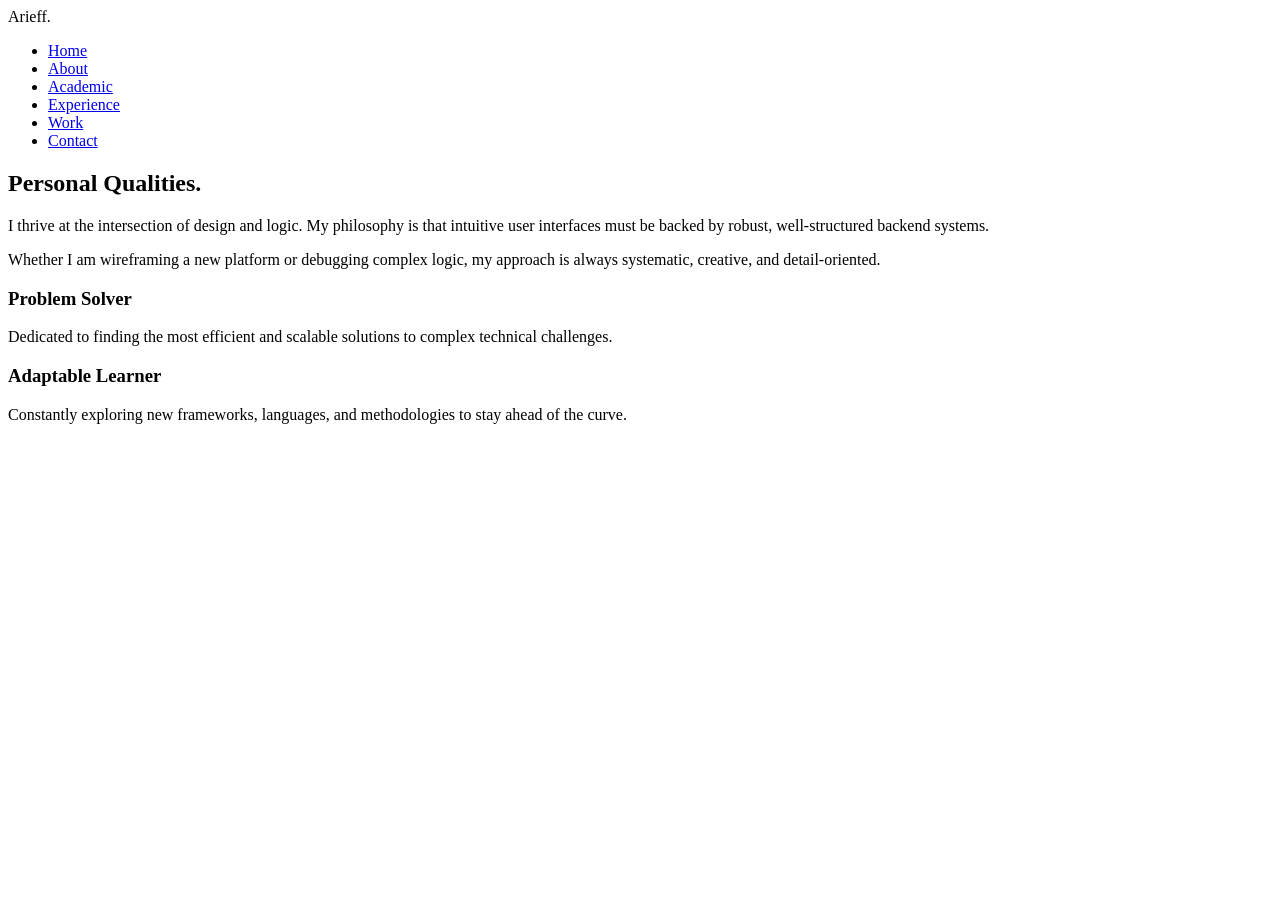
==== portfolio/about.html @ 04adb439 "-" ====
<!DOCTYPE html>
<html lang="en">
<head>
    <meta charset="UTF-8">
    <meta name="viewport" content="width=device-width, initial-scale=1.0">
    <title>About | Arieff</title>
    <link rel="stylesheet" href="style.css">
    <link href="https://fonts.googleapis.com/css2?family=Montserrat:wght@600;800&family=Open+Sans:wght@300;400;600&display=swap" rel="stylesheet">
</head>
<body>

    <aside class="sidebar">
        <div class="logo">Arieff.</div>
        <div class="hamburger">
            <span></span><span></span><span></span>
        </div>
        <ul class="nav-links">
            <li><a href="index.html">Home</a></li>
            <li><a href="about.html" class="active">About</a></li>
            <li><a href="academic.html">Academic</a></li>
            <li><a href="experience.html">Experience</a></li>
            <li><a href="work.html">Work</a></li>
            <li><a href="contact.html">Contact</a></li>
        </ul>
    </aside>

    <main class="content">
        <section class="page-section reveal">
            <h1 class="page-title">Personal Qualities.</h1>
            <div class="grid-2">
                <div class="text-block">
                    <p>I thrive at the intersection of design and logic. My philosophy is that intuitive user interfaces must be backed by robust, well-structured backend systems.</p>
                    <p>Whether I am wireframing a new platform or debugging complex logic, my approach is always systematic, creative, and detail-oriented.</p>
                </div>
                <div class="features-block">
                    <div class="feature-card">
                        <h3>Problem Solver</h3>
                        <p>Dedicated to finding the most efficient and scalable solutions to complex technical challenges.</p>
                    </div>
                    <div class="feature-card">
                        <h3>Adaptable Learner</h3>
                        <p>Constantly exploring new frameworks, languages, and methodologies to stay ahead of the curve.</p>
                    </div>
                </div>
            </div>
        </section>
    </main>

    <script src="script.js"></script>
</body>
</html>
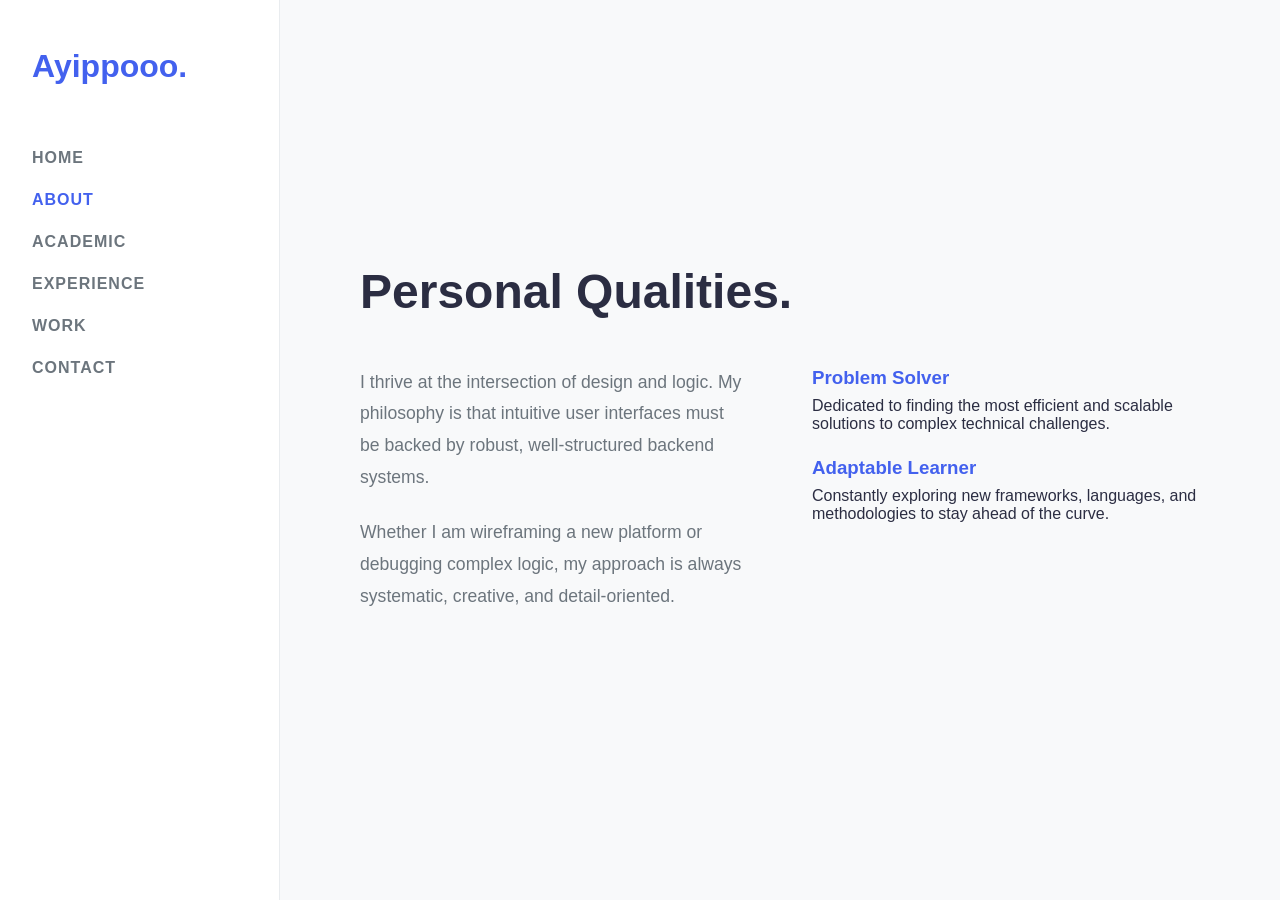
==== commit 3d791b27: "-" ====
--- a/portfolio/about.html
+++ b/portfolio/about.html
@@ -10,7 +10,7 @@
 <body>
 
     <aside class="sidebar">
-        <div class="logo">Arieff.</div>
+        <div class="logo">Ayippooo.</div>
         <div class="hamburger">
             <span></span><span></span><span></span>
         </div>
--- a/portfolio/style.css
+++ b/portfolio/style.css
@@ -0,0 +1,392 @@
+:root {
+    --bg-color: #f8f9fa;
+    --sidebar-bg: #ffffff;
+    --text-main: #2b2d42;
+    --text-light: #6c757d;
+    --accent: #4361ee;
+    --accent-hover: #3a0ca3;
+    --border: #e9ecef;
+}
+
+* {
+    margin: 0;
+    padding: 0;
+    box-sizing: border-box;
+}
+
+body {
+    font-family: 'Open Sans', sans-serif;
+    background-color: var(--bg-color);
+    color: var(--text-main);
+    display: flex;
+    min-height: 100vh;
+    overflow-x: hidden;
+    animation: fadeIn 0.5s ease forwards;
+}
+
+h1, h2, h3, .logo {
+    font-family: 'Montserrat', sans-serif;
+}
+
+/* Page Transitions */
+body.page-exit {
+    animation: fadeOut 0.4s forwards;
+}
+
+@keyframes fadeIn {
+    from { opacity: 0; transform: translateY(10px); }
+    to { opacity: 1; transform: translateY(0); }
+}
+
+@keyframes fadeOut {
+    from { opacity: 1; transform: translateY(0); }
+    to { opacity: 0; transform: translateY(-10px); }
+}
+
+/* Sidebar Navigation */
+.sidebar {
+    width: 280px;
+    height: 100vh;
+    background: var(--sidebar-bg);
+    position: fixed;
+    top: 0;
+    left: 0;
+    border-right: 1px solid var(--border);
+    padding: 3rem 2rem;
+    display: flex;
+    flex-direction: column;
+    z-index: 1000;
+}
+
+.logo {
+    font-size: 2rem;
+    font-weight: 800;
+    color: var(--accent);
+    margin-bottom: 4rem;
+}
+
+.nav-links {
+    list-style: none;
+    display: flex;
+    flex-direction: column;
+    gap: 1.5rem;
+}
+
+.nav-links a {
+    text-decoration: none;
+    color: var(--text-light);
+    font-weight: 600;
+    font-size: 1rem;
+    text-transform: uppercase;
+    letter-spacing: 1px;
+    transition: color 0.3s;
+}
+
+.nav-links a:hover, .nav-links a.active {
+    color: var(--accent);
+}
+
+.hamburger {
+    display: none;
+}
+
+/* Main Content Area */
+.content {
+    margin-left: 280px;
+    width: calc(100% - 280px);
+    padding: 5rem;
+    display: flex;
+    flex-direction: column;
+    justify-content: center;
+    min-height: 100vh;
+}
+
+.page-title {
+    font-size: 3rem;
+    margin-bottom: 3rem;
+    color: var(--text-main);
+}
+
+/* Grids & Cards */
+.grid-2 {
+    display: grid;
+    grid-template-columns: 1fr 1fr;
+    gap: 4rem;
+}
+
+.card {
+    background: #fff;
+    padding: 2rem;
+    border-radius: 12px;
+    box-shadow: 0 4px 20px rgba(0,0,0,0.05);
+    border: 1px solid var(--border);
+}
+
+.text-block p {
+    font-size: 1.1rem;
+    line-height: 1.8;
+    color: var(--text-light);
+    margin-bottom: 1.5rem;
+}
+
+.feature-card, .timeline-item {
+    margin-bottom: 1.5rem;
+}
+
+.feature-card h3, .timeline-item h3 {
+    color: var(--accent);
+    margin-bottom: 0.5rem;
+}
+
+.timeline-item h4 {
+    color: var(--text-light);
+    font-weight: 400;
+    margin-bottom: 0.5rem;
+}
+
+.timeline-item .date {
+    display: inline-block;
+    padding: 4px 10px;
+    background: var(--bg-color);
+    border-radius: 4px;
+    font-size: 0.85rem;
+    margin-bottom: 1rem;
+}
+
+.timeline-item ul {
+    list-style-position: inside;
+    color: var(--text-light);
+    line-height: 1.6;
+}
+
+/* Tags */
+.tags {
+    display: flex;
+    flex-wrap: wrap;
+    gap: 10px;
+    margin-top: 1rem;
+}
+
+.tags span {
+    background: var(--bg-color);
+    color: var(--accent);
+    padding: 8px 15px;
+    border-radius: 20px;
+    font-size: 0.9rem;
+    font-weight: 600;
+}
+
+/* Buttons */
+.btn-primary {
+    display: inline-block;
+    background: var(--accent);
+    color: #fff;
+    padding: 1rem 2rem;
+    border-radius: 8px;
+    text-decoration: none;
+    font-weight: 600;
+    border: none;
+    cursor: pointer;
+    transition: background 0.3s;
+}
+
+.btn-primary:hover {
+    background: var(--accent-hover);
+}
+
+/* Work Portfolio */
+.work-grid {
+    display: grid;
+    grid-template-columns: repeat(auto-fit, minmax(300px, 1fr));
+    gap: 2rem;
+}
+
+.work-item {
+    text-decoration: none;
+    border-radius: 12px;
+    overflow: hidden;
+    display: block;
+}
+
+.work-thumb {
+    position: relative;
+    aspect-ratio: 4/3;
+    background: #e2e8f0;
+    border-radius: 12px;
+    overflow: hidden;
+}
+
+.thumb-placeholder {
+    width: 100%;
+    height: 100%;
+    display: flex;
+    align-items: center;
+    justify-content: center;
+    font-size: 1.5rem;
+    color: #94a3b8;
+}
+
+.work-overlay {
+    position: absolute;
+    top: 0; left: 0; width: 100%; height: 100%;
+    background: rgba(67, 97, 238, 0.9);
+    display: flex;
+    flex-direction: column;
+    justify-content: center;
+    align-items: center;
+    opacity: 0;
+    transition: opacity 0.3s;
+    color: #fff;
+}
+
+.work-thumb:hover .work-overlay {
+    opacity: 1;
+}
+
+/* Modals */
+.modal {
+    display: none;
+    position: fixed;
+    z-index: 2000;
+    top: 0; left: 0; width: 100%; height: 100%;
+    background: rgba(255,255,255,0.9);
+    backdrop-filter: blur(5px);
+    justify-content: center;
+    align-items: center;
+    padding: 20px;
+}
+
+.modal-content {
+    background: #fff;
+    padding: 3rem;
+    border-radius: 16px;
+    width: 100%;
+    max-width: 600px;
+    position: relative;
+    box-shadow: 0 20px 40px rgba(0,0,0,0.1);
+    animation: slideUp 0.3s ease;
+}
+
+@keyframes slideUp {
+    from { opacity: 0; transform: translateY(30px); }
+    to { opacity: 1; transform: translateY(0); }
+}
+
+.close-btn {
+    position: absolute;
+    top: 20px; right: 25px;
+    font-size: 2rem;
+    cursor: pointer;
+    color: var(--text-light);
+}
+
+.modal-visual {
+    width: 100%;
+    aspect-ratio: 16/9;
+    background: var(--bg-color);
+    display: flex;
+    align-items: center;
+    justify-content: center;
+    margin-bottom: 2rem;
+    color: var(--text-light);
+}
+
+#modal-title { margin-bottom: 0.5rem; }
+#modal-tech { color: var(--accent); margin-bottom: 1.5rem; font-weight: 600; }
+#modal-desc { line-height: 1.6; color: var(--text-light); }
+
+/* Forms */
+.input-group {
+    margin-bottom: 1.5rem;
+    display: flex;
+    flex-direction: column;
+}
+
+.input-group label {
+    margin-bottom: 0.5rem;
+    font-weight: 600;
+    font-size: 0.9rem;
+}
+
+.input-group input, .input-group textarea {
+    padding: 1rem;
+    border: 1px solid var(--border);
+    border-radius: 8px;
+    font-family: inherit;
+    outline: none;
+    transition: border 0.3s;
+}
+
+.input-group input:focus, .input-group textarea:focus {
+    border-color: var(--accent);
+}
+
+.reveal {
+    opacity: 0;
+    transform: translateY(30px);
+    transition: all 0.6s ease;
+}
+
+.reveal.active {
+    opacity: 1;
+    transform: translateY(0);
+}
+
+/* Responsive */
+@media (max-width: 900px) {
+    body { flex-direction: column; }
+    
+    .sidebar {
+        width: 100%;
+        height: 80px;
+        flex-direction: row;
+        justify-content: space-between;
+        align-items: center;
+        padding: 0 2rem;
+        border-right: none;
+        border-bottom: 1px solid var(--border);
+    }
+    
+    .logo { margin-bottom: 0; }
+    
+    .content {
+        margin-left: 0;
+        width: 100%;
+        padding: 100px 2rem 3rem;
+    }
+
+    .hamburger {
+        display: flex;
+        flex-direction: column;
+        gap: 5px;
+        cursor: pointer;
+        z-index: 1001;
+    }
+
+    .hamburger span {
+        width: 25px;
+        height: 3px;
+        background: var(--text-main);
+        transition: 0.3s;
+    }
+
+    .nav-links {
+        position: fixed;
+        top: 80px;
+        left: 0;
+        width: 100%;
+        background: var(--sidebar-bg);
+        flex-direction: column;
+        align-items: center;
+        padding: 2rem 0;
+        box-shadow: 0 10px 10px rgba(0,0,0,0.05);
+        transform: translateY(-150%);
+        transition: transform 0.4s ease;
+    }
+
+    .nav-links.nav-active {
+        transform: translateY(0);
+    }
+
+    .grid-2 { grid-template-columns: 1fr; gap: 2rem; }
+}
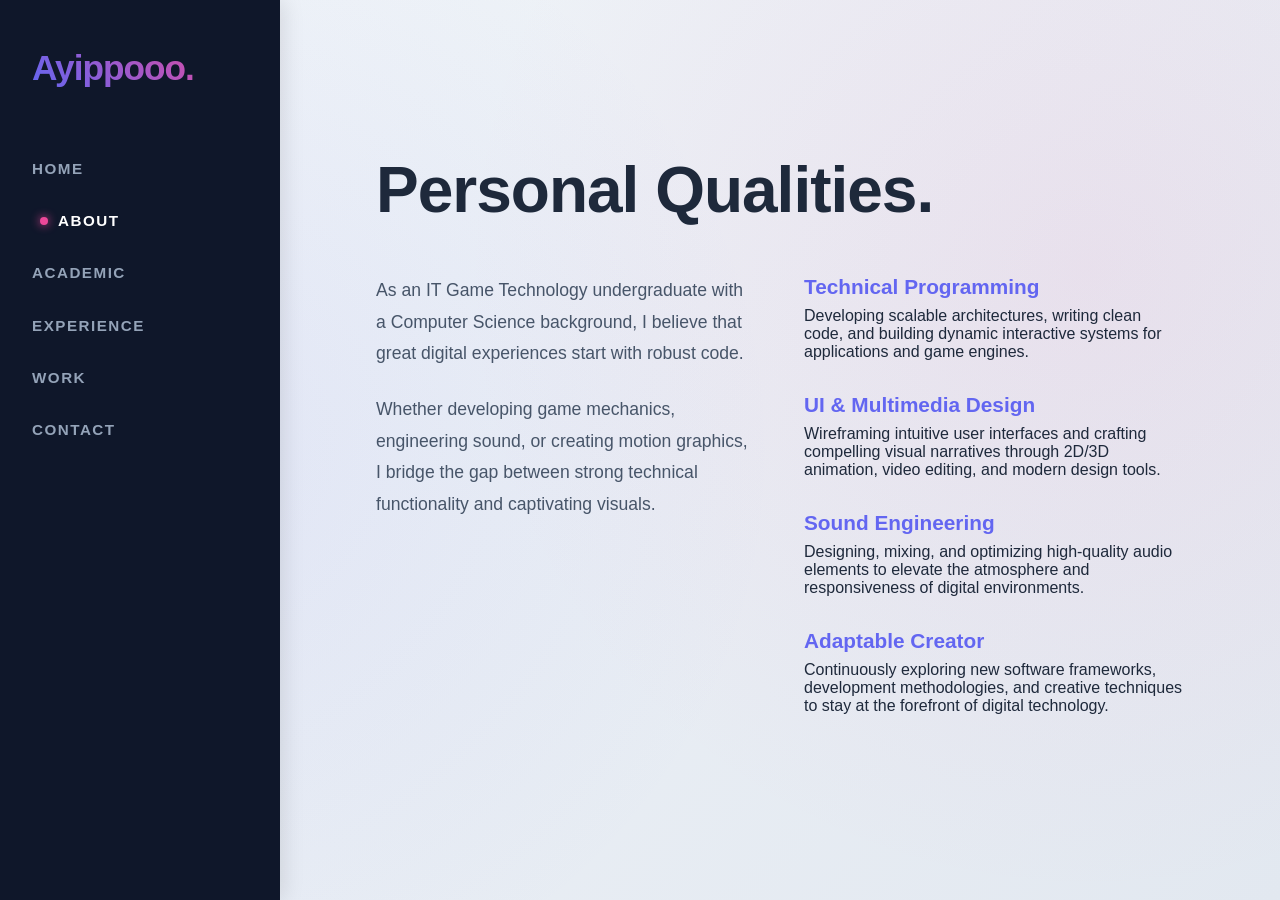
==== commit 4f24607c: "-" ====
--- a/portfolio/about.html
+++ b/portfolio/about.html
@@ -29,17 +29,25 @@
             <h1 class="page-title">Personal Qualities.</h1>
             <div class="grid-2">
                 <div class="text-block">
-                    <p>I thrive at the intersection of design and logic. My philosophy is that intuitive user interfaces must be backed by robust, well-structured backend systems.</p>
-                    <p>Whether I am wireframing a new platform or debugging complex logic, my approach is always systematic, creative, and detail-oriented.</p>
+                    <p>As an IT Game Technology undergraduate with a Computer Science background, I believe that great digital experiences start with robust code.</p>
+                    <p>Whether developing game mechanics, engineering sound, or creating motion graphics, I bridge the gap between strong technical functionality and captivating visuals.</p>
                 </div>
                 <div class="features-block">
                     <div class="feature-card">
-                        <h3>Problem Solver</h3>
-                        <p>Dedicated to finding the most efficient and scalable solutions to complex technical challenges.</p>
+                        <h3>Technical Programming</h3>
+                        <p>Developing scalable architectures, writing clean code, and building dynamic interactive systems for applications and game engines.</p>
                     </div>
                     <div class="feature-card">
-                        <h3>Adaptable Learner</h3>
-                        <p>Constantly exploring new frameworks, languages, and methodologies to stay ahead of the curve.</p>
+                        <h3>UI & Multimedia Design</h3>
+                        <p>Wireframing intuitive user interfaces and crafting compelling visual narratives through 2D/3D animation, video editing, and modern design tools.</p>
+                    </div>
+                    <div class="feature-card">
+                        <h3>Sound Engineering</h3>
+                        <p>Designing, mixing, and optimizing high-quality audio elements to elevate the atmosphere and responsiveness of digital environments.</p>
+                    </div>
+                    <div class="feature-card">
+                        <h3>Adaptable Creator</h3>
+                        <p>Continuously exploring new software frameworks, development methodologies, and creative techniques to stay at the forefront of digital technology.</p>
                     </div>
                 </div>
             </div>
--- a/portfolio/style.css
+++ b/portfolio/style.css
@@ -1,11 +1,19 @@
 :root {
-    --bg-color: #f8f9fa;
-    --sidebar-bg: #ffffff;
-    --text-main: #2b2d42;
-    --text-light: #6c757d;
-    --accent: #4361ee;
-    --accent-hover: #3a0ca3;
-    --border: #e9ecef;
+    /* Color Palette */
+    --bg-gradient: linear-gradient(135deg, #f1f5f9 0%, #e2e8f0 100%);
+    --sidebar-bg: #0f172a; /* Deep Slate */
+    --sidebar-text: #94a3b8;
+    --text-main: #1e293b;
+    --text-light: #475569;
+    
+    /* Accents */
+    --accent: #6366f1; /* Vibrant Indigo */
+    --accent-hover: #4f46e5;
+    --accent-secondary: #ec4899; /* Vibrant Pink */
+    
+    /* Glassmorphism Cards */
+    --card-bg: rgba(255, 255, 255, 0.7);
+    --border: rgba(255, 255, 255, 0.5);
 }
 
 * {
@@ -16,12 +24,25 @@
 
 body {
     font-family: 'Open Sans', sans-serif;
-    background-color: var(--bg-color);
+    background-image: var(--bg-gradient);
+    background-attachment: fixed;
     color: var(--text-main);
     display: flex;
     min-height: 100vh;
     overflow-x: hidden;
-    animation: fadeIn 0.5s ease forwards;
+    animation: fadeIn 0.6s ease forwards;
+}
+
+/* Decorative Background Mesh */
+body::before {
+    content: '';
+    position: fixed;
+    top: 0; left: 0;
+    width: 100vw; height: 100vh;
+    background: radial-gradient(circle at 15% 50%, rgba(99, 102, 241, 0.08) 0%, transparent 50%),
+                radial-gradient(circle at 85% 30%, rgba(236, 72, 153, 0.08) 0%, transparent 50%);
+    z-index: -1;
+    pointer-events: none;
 }
 
 h1, h2, h3, .logo {
@@ -34,13 +55,13 @@
 }
 
 @keyframes fadeIn {
-    from { opacity: 0; transform: translateY(10px); }
+    from { opacity: 0; transform: translateY(15px); }
     to { opacity: 1; transform: translateY(0); }
 }
 
 @keyframes fadeOut {
     from { opacity: 1; transform: translateY(0); }
-    to { opacity: 0; transform: translateY(-10px); }
+    to { opacity: 0; transform: translateY(-15px); }
 }
 
 /* Sidebar Navigation */
@@ -51,39 +72,57 @@
     position: fixed;
     top: 0;
     left: 0;
-    border-right: 1px solid var(--border);
     padding: 3rem 2rem;
     display: flex;
     flex-direction: column;
     z-index: 1000;
+    box-shadow: 4px 0 20px rgba(0,0,0,0.1);
 }
 
 .logo {
-    font-size: 2rem;
+    font-size: 2.2rem;
     font-weight: 800;
-    color: var(--accent);
+    background: linear-gradient(45deg, var(--accent), var(--accent-secondary));
+    -webkit-background-clip: text;
+    -webkit-text-fill-color: transparent;
     margin-bottom: 4rem;
+    letter-spacing: -1px;
 }
 
 .nav-links {
     list-style: none;
     display: flex;
     flex-direction: column;
-    gap: 1.5rem;
+    gap: 1.2rem;
 }
 
 .nav-links a {
     text-decoration: none;
-    color: var(--text-light);
+    color: var(--sidebar-text);
     font-weight: 600;
-    font-size: 1rem;
+    font-size: 0.95rem;
     text-transform: uppercase;
-    letter-spacing: 1px;
-    transition: color 0.3s;
+    letter-spacing: 1.5px;
+    transition: all 0.3s ease;
+    display: flex;
+    align-items: center;
+    padding: 0.5rem 0;
 }
 
 .nav-links a:hover, .nav-links a.active {
-    color: var(--accent);
+    color: #ffffff;
+    transform: translateX(8px);
+}
+
+.nav-links a.active::before {
+    content: '';
+    display: inline-block;
+    width: 8px;
+    height: 8px;
+    background: var(--accent-secondary);
+    border-radius: 50%;
+    margin-right: 10px;
+    box-shadow: 0 0 10px var(--accent-secondary);
 }
 
 .hamburger {
@@ -94,7 +133,7 @@
 .content {
     margin-left: 280px;
     width: calc(100% - 280px);
-    padding: 5rem;
+    padding: 5rem 6rem;
     display: flex;
     flex-direction: column;
     justify-content: center;
@@ -102,24 +141,33 @@
 }
 
 .page-title {
-    font-size: 3rem;
+    font-size: clamp(2.5rem, 5vw, 4rem);
     margin-bottom: 3rem;
     color: var(--text-main);
+    letter-spacing: -1px;
 }
 
 /* Grids & Cards */
 .grid-2 {
     display: grid;
     grid-template-columns: 1fr 1fr;
-    gap: 4rem;
+    gap: 3rem;
 }
 
 .card {
-    background: #fff;
-    padding: 2rem;
-    border-radius: 12px;
-    box-shadow: 0 4px 20px rgba(0,0,0,0.05);
+    background: var(--card-bg);
+    backdrop-filter: blur(16px);
+    -webkit-backdrop-filter: blur(16px);
+    padding: 2.5rem;
+    border-radius: 24px;
+    box-shadow: 0 10px 30px rgba(0,0,0,0.03);
     border: 1px solid var(--border);
+    transition: transform 0.4s ease, box-shadow 0.4s ease;
+}
+
+.card:hover {
+    transform: translateY(-5px);
+    box-shadow: 0 20px 40px rgba(99, 102, 241, 0.08);
 }
 
 .text-block p {
@@ -130,33 +178,36 @@
 }
 
 .feature-card, .timeline-item {
-    margin-bottom: 1.5rem;
+    margin-bottom: 2rem;
 }
 
 .feature-card h3, .timeline-item h3 {
     color: var(--accent);
     margin-bottom: 0.5rem;
+    font-size: 1.3rem;
 }
 
 .timeline-item h4 {
-    color: var(--text-light);
-    font-weight: 400;
+    color: var(--text-main);
+    font-weight: 600;
     margin-bottom: 0.5rem;
 }
 
 .timeline-item .date {
     display: inline-block;
-    padding: 4px 10px;
-    background: var(--bg-color);
-    border-radius: 4px;
+    padding: 6px 12px;
+    background: rgba(99, 102, 241, 0.1);
+    color: var(--accent);
+    border-radius: 8px;
     font-size: 0.85rem;
+    font-weight: 800;
     margin-bottom: 1rem;
 }
 
 .timeline-item ul {
     list-style-position: inside;
     color: var(--text-light);
-    line-height: 1.6;
+    line-height: 1.7;
 }
 
 /* Tags */
@@ -164,55 +215,59 @@
     display: flex;
     flex-wrap: wrap;
     gap: 10px;
-    margin-top: 1rem;
+    margin-top: 1.5rem;
 }
 
 .tags span {
-    background: var(--bg-color);
+    background: #ffffff;
     color: var(--accent);
-    padding: 8px 15px;
-    border-radius: 20px;
-    font-size: 0.9rem;
-    font-weight: 600;
+    padding: 8px 18px;
+    border-radius: 30px;
+    font-size: 0.85rem;
+    font-weight: 800;
+    box-shadow: 0 4px 10px rgba(0,0,0,0.03);
+    border: 1px solid var(--border);
 }
 
 /* Buttons */
 .btn-primary {
     display: inline-block;
-    background: var(--accent);
+    background: linear-gradient(45deg, var(--accent), var(--accent-hover));
     color: #fff;
-    padding: 1rem 2rem;
-    border-radius: 8px;
+    padding: 1rem 2.5rem;
+    border-radius: 50px;
     text-decoration: none;
     font-weight: 600;
     border: none;
     cursor: pointer;
-    transition: background 0.3s;
+    transition: all 0.3s ease;
+    box-shadow: 0 10px 20px rgba(99, 102, 241, 0.3);
 }
 
 .btn-primary:hover {
-    background: var(--accent-hover);
-}
-
-/* Work Portfolio */
+    transform: translateY(-3px);
+    box-shadow: 0 15px 25px rgba(99, 102, 241, 0.4);
+}
+
+/* Work Portfolio Grid */
 .work-grid {
     display: grid;
-    grid-template-columns: repeat(auto-fit, minmax(300px, 1fr));
-    gap: 2rem;
+    grid-template-columns: repeat(auto-fit, minmax(320px, 1fr));
+    gap: 2.5rem;
 }
 
 .work-item {
     text-decoration: none;
-    border-radius: 12px;
+    border-radius: 20px;
     overflow: hidden;
     display: block;
+    box-shadow: 0 10px 30px rgba(0,0,0,0.05);
 }
 
 .work-thumb {
     position: relative;
     aspect-ratio: 4/3;
-    background: #e2e8f0;
-    border-radius: 12px;
+    background: #cbd5e1;
     overflow: hidden;
 }
 
@@ -223,24 +278,43 @@
     align-items: center;
     justify-content: center;
     font-size: 1.5rem;
-    color: #94a3b8;
+    color: #64748b;
+    background: linear-gradient(135deg, #e2e8f0, #cbd5e1);
 }
 
 .work-overlay {
     position: absolute;
     top: 0; left: 0; width: 100%; height: 100%;
-    background: rgba(67, 97, 238, 0.9);
+    background: linear-gradient(to top, rgba(15, 23, 42, 0.9), rgba(15, 23, 42, 0.4));
     display: flex;
     flex-direction: column;
-    justify-content: center;
-    align-items: center;
+    justify-content: flex-end;
+    align-items: flex-start;
+    padding: 2rem;
     opacity: 0;
-    transition: opacity 0.3s;
+    transition: opacity 0.4s ease;
     color: #fff;
 }
 
 .work-thumb:hover .work-overlay {
     opacity: 1;
+}
+
+.work-overlay h3 {
+    font-size: 1.5rem;
+    transform: translateY(20px);
+    transition: transform 0.4s ease;
+}
+
+.work-overlay p {
+    color: #94a3b8;
+    transform: translateY(20px);
+    transition: transform 0.4s ease 0.1s;
+}
+
+.work-thumb:hover .work-overlay h3,
+.work-thumb:hover .work-overlay p {
+    transform: translateY(0);
 }
 
 /* Modals */
@@ -249,51 +323,57 @@
     position: fixed;
     z-index: 2000;
     top: 0; left: 0; width: 100%; height: 100%;
-    background: rgba(255,255,255,0.9);
-    backdrop-filter: blur(5px);
+    background: rgba(15, 23, 42, 0.8);
+    backdrop-filter: blur(8px);
     justify-content: center;
     align-items: center;
     padding: 20px;
 }
 
 .modal-content {
-    background: #fff;
+    background: #ffffff;
     padding: 3rem;
-    border-radius: 16px;
+    border-radius: 24px;
     width: 100%;
-    max-width: 600px;
+    max-width: 650px;
     position: relative;
-    box-shadow: 0 20px 40px rgba(0,0,0,0.1);
-    animation: slideUp 0.3s ease;
+    box-shadow: 0 25px 50px rgba(0,0,0,0.25);
+    animation: slideUp 0.4s cubic-bezier(0.16, 1, 0.3, 1);
 }
 
 @keyframes slideUp {
-    from { opacity: 0; transform: translateY(30px); }
-    to { opacity: 1; transform: translateY(0); }
+    from { opacity: 0; transform: translateY(40px) scale(0.95); }
+    to { opacity: 1; transform: translateY(0) scale(1); }
 }
 
 .close-btn {
     position: absolute;
     top: 20px; right: 25px;
-    font-size: 2rem;
+    font-size: 2.5rem;
+    line-height: 1;
     cursor: pointer;
-    color: var(--text-light);
-}
+    color: #94a3b8;
+    transition: color 0.3s;
+}
+
+.close-btn:hover { color: var(--accent-secondary); }
 
 .modal-visual {
     width: 100%;
     aspect-ratio: 16/9;
-    background: var(--bg-color);
+    background: var(--bg-gradient);
+    border-radius: 12px;
     display: flex;
     align-items: center;
     justify-content: center;
     margin-bottom: 2rem;
     color: var(--text-light);
-}
-
-#modal-title { margin-bottom: 0.5rem; }
-#modal-tech { color: var(--accent); margin-bottom: 1.5rem; font-weight: 600; }
-#modal-desc { line-height: 1.6; color: var(--text-light); }
+    border: 1px solid var(--border);
+}
+
+#modal-title { margin-bottom: 0.5rem; font-size: 2rem; }
+#modal-tech { color: var(--accent); margin-bottom: 1.5rem; font-weight: 700; letter-spacing: 1px; }
+#modal-desc { line-height: 1.8; color: var(--text-light); }
 
 /* Forms */
 .input-group {
@@ -304,27 +384,33 @@
 
 .input-group label {
     margin-bottom: 0.5rem;
-    font-weight: 600;
+    font-weight: 700;
     font-size: 0.9rem;
+    color: var(--text-main);
 }
 
 .input-group input, .input-group textarea {
-    padding: 1rem;
-    border: 1px solid var(--border);
-    border-radius: 8px;
+    padding: 1.2rem;
+    background: rgba(255, 255, 255, 0.9);
+    border: 2px solid transparent;
+    border-radius: 12px;
     font-family: inherit;
+    font-size: 1rem;
     outline: none;
-    transition: border 0.3s;
+    box-shadow: 0 4px 10px rgba(0,0,0,0.02);
+    transition: all 0.3s ease;
 }
 
 .input-group input:focus, .input-group textarea:focus {
     border-color: var(--accent);
+    background: #ffffff;
+    box-shadow: 0 4px 15px rgba(99, 102, 241, 0.1);
 }
 
 .reveal {
     opacity: 0;
-    transform: translateY(30px);
-    transition: all 0.6s ease;
+    transform: translateY(40px);
+    transition: all 0.8s cubic-bezier(0.16, 1, 0.3, 1);
 }
 
 .reveal.active {
@@ -332,8 +418,103 @@
     transform: translateY(0);
 }
 
-/* Responsive */
-@media (max-width: 900px) {
+/* --- Hero Section Layout & Image Styling --- */
+.hero-layout {
+    display: flex;
+    align-items: center;
+    justify-content: space-between;
+    gap: 4rem;
+    width: 100%;
+    max-width: 1200px;
+}
+
+.hero-text {
+    flex: 1.2;
+}
+
+.hero-text h1 {
+    font-size: clamp(3rem, 6vw, 5rem);
+    color: var(--text-main);
+    line-height: 1.1;
+    letter-spacing: -2px;
+    margin-bottom: 0.5rem;
+}
+
+.hero-text h2 {
+    font-size: clamp(1.5rem, 2.5vw, 2rem);
+    color: var(--accent);
+    margin-bottom: 1.5rem;
+}
+
+.hero-text p {
+    font-size: 1.1rem;
+    line-height: 1.8;
+    color: var(--text-light);
+    margin-bottom: 2.5rem;
+    max-width: 600px;
+}
+
+.hero-image-container {
+    flex: 1;
+    display: flex;
+    justify-content: center;
+    align-items: center;
+    position: relative;
+}
+
+/* Organic Morphing Placeholder */
+.profile-placeholder {
+    width: 100%;
+    max-width: 380px;
+    aspect-ratio: 1/1;
+    border-radius: 30% 70% 70% 30% / 30% 30% 70% 70%;
+    background: linear-gradient(135deg, var(--accent), var(--accent-secondary));
+    padding: 8px; /* Creates the gradient border thickness */
+    box-shadow: 0 20px 40px rgba(99, 102, 241, 0.2);
+    animation: morph 8s ease-in-out infinite;
+    position: relative;
+    z-index: 2;
+}
+
+/* The actual image */
+.profile-placeholder img {
+    width: 100%;
+    height: 100%;
+    object-fit: cover;
+    border-radius: inherit; /* Inherits the morphing shape */
+    background-color: var(--sidebar-bg); /* Fallback color */
+    border: 5px solid #ffffff; /* Inner white border for contrast */
+}
+
+/* Decorative background blur behind the image */
+.hero-image-container::before {
+    content: '';
+    position: absolute;
+    width: 80%;
+    height: 80%;
+    background: var(--accent-secondary);
+    filter: blur(80px);
+    opacity: 0.2;
+    border-radius: 50%;
+    z-index: 1;
+    animation: pulse 4s ease-in-out infinite alternate;
+}
+
+@keyframes morph {
+    0% { border-radius: 30% 70% 70% 30% / 30% 30% 70% 70%; }
+    25% { border-radius: 58% 42% 75% 25% / 76% 46% 54% 24%; }
+    50% { border-radius: 50% 50% 33% 67% / 55% 27% 73% 45%; }
+    75% { border-radius: 33% 67% 58% 42% / 63% 68% 32% 37%; }
+    100% { border-radius: 30% 70% 70% 30% / 30% 30% 70% 70%; }
+}
+
+@keyframes pulse {
+    0% { transform: scale(1); opacity: 0.1; }
+    100% { transform: scale(1.1); opacity: 0.3; }
+}
+
+/* Perfect Mobile Responsiveness */
+@media (max-width: 1000px) {
     body { flex-direction: column; }
     
     .sidebar {
@@ -343,32 +524,46 @@
         justify-content: space-between;
         align-items: center;
         padding: 0 2rem;
-        border-right: none;
-        border-bottom: 1px solid var(--border);
+        box-shadow: 0 4px 20px rgba(0,0,0,0.1);
     }
     
-    .logo { margin-bottom: 0; }
+    .logo { 
+        margin-bottom: 0; 
+        font-size: 1.8rem;
+    }
     
     .content {
         margin-left: 0;
         width: 100%;
-        padding: 100px 2rem 3rem;
-    }
-
+        padding: 110px 1.5rem 3rem; /* Accounts for 80px sticky header */
+    }
+
+    /* Animated Hamburger Icon */
     .hamburger {
         display: flex;
         flex-direction: column;
-        gap: 5px;
+        justify-content: center;
+        gap: 6px;
         cursor: pointer;
         z-index: 1001;
+        width: 30px;
+        height: 24px;
     }
 
     .hamburger span {
-        width: 25px;
+        display: block;
+        width: 100%;
         height: 3px;
-        background: var(--text-main);
-        transition: 0.3s;
-    }
+        background: #ffffff; /* White bars to pop on dark header */
+        border-radius: 3px;
+        transition: all 0.3s ease-in-out;
+        transform-origin: left center;
+    }
+
+    /* Transform classes injected by your script.js */
+    .hamburger span.rotate-down { transform: rotate(45deg); }
+    .hamburger span.hide { opacity: 0; }
+    .hamburger span.rotate-up { transform: rotate(-45deg); }
 
     .nav-links {
         position: fixed;
@@ -378,15 +573,27 @@
         background: var(--sidebar-bg);
         flex-direction: column;
         align-items: center;
+        padding: 0;
+        max-height: 0;
+        overflow: hidden;
+        opacity: 0;
+        transition: all 0.4s ease;
+        border-top: 1px solid rgba(255,255,255,0.05);
+    }
+
+    .nav-links.nav-active {
+        max-height: 500px;
+        opacity: 1;
         padding: 2rem 0;
-        box-shadow: 0 10px 10px rgba(0,0,0,0.05);
-        transform: translateY(-150%);
-        transition: transform 0.4s ease;
-    }
-
-    .nav-links.nav-active {
-        transform: translateY(0);
-    }
+        box-shadow: 0 10px 20px rgba(0,0,0,0.2);
+    }
+
+    .nav-links a.active::before { display: none; }
+    .nav-links a:hover, .nav-links a.active { transform: translateX(0); color: var(--accent); }
 
     .grid-2 { grid-template-columns: 1fr; gap: 2rem; }
-}
+    
+    .page-title { font-size: 2.5rem; text-align: center; }
+    .card { padding: 1.8rem; }
+    .modal-content { padding: 2rem; }
+}
